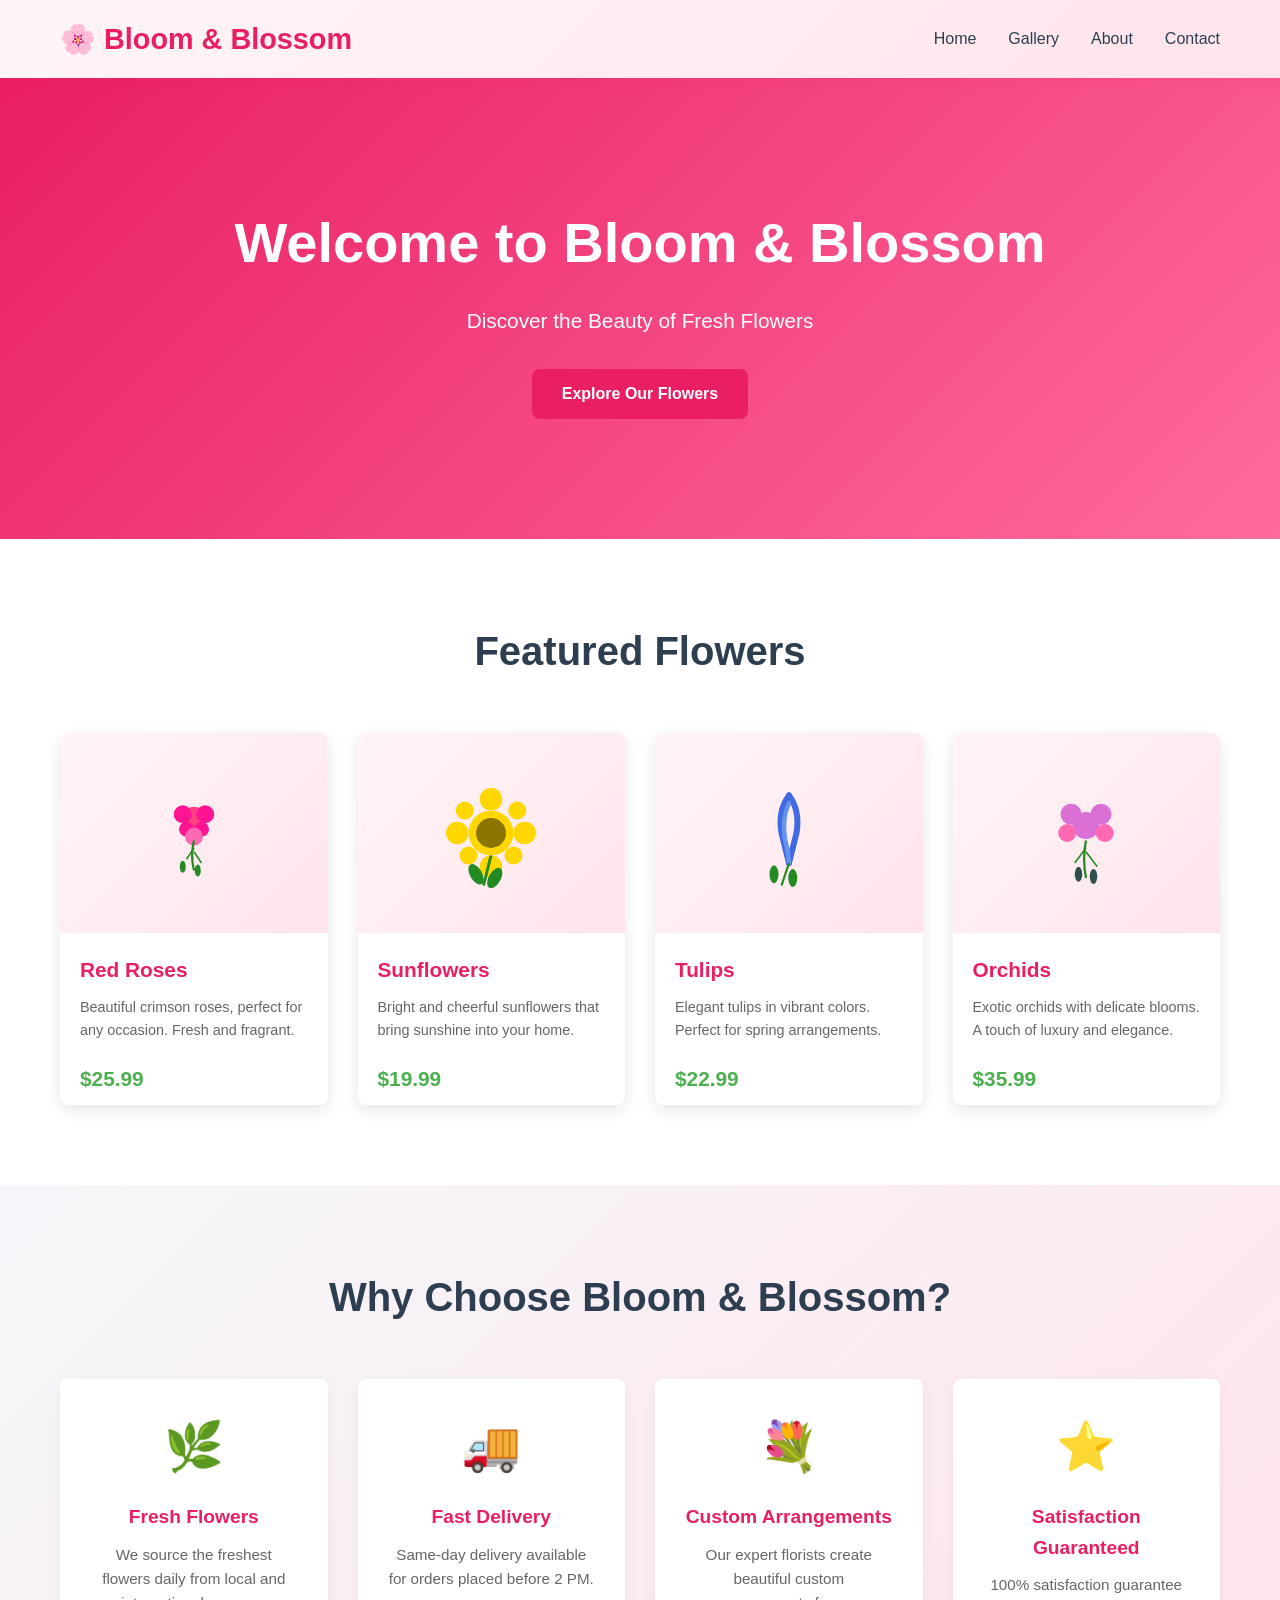
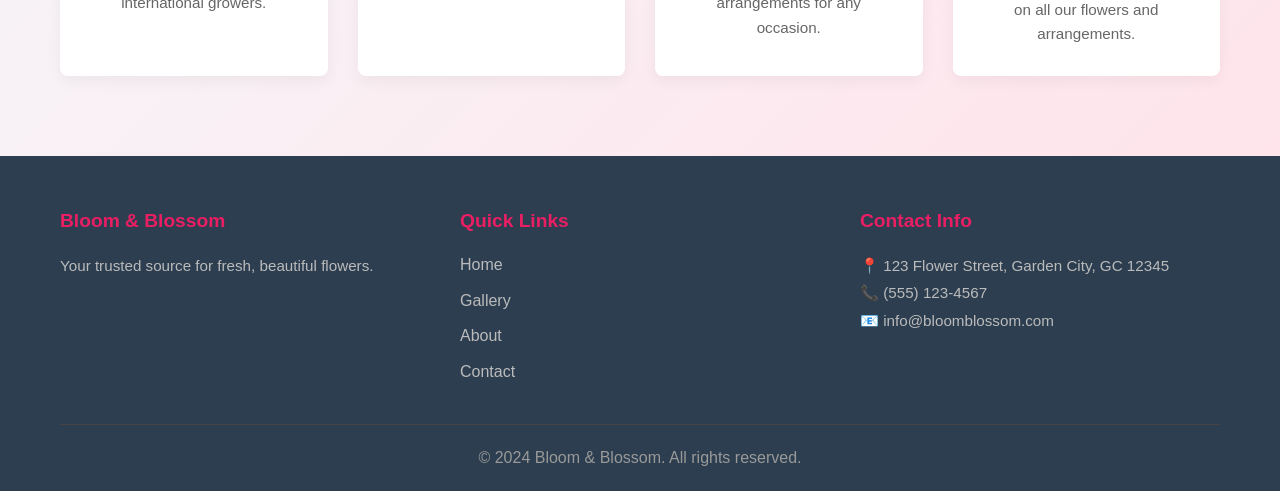
==== index.html @ 718c1ce6 "website building husting file" ====
<!DOCTYPE html>
<html lang="en">
<head>
    <meta charset="UTF-8">
    <meta name="viewport" content="width=device-width, initial-scale=1.0">
    <title>Tolip Flower</title>
    <link rel="stylesheet" href="css/style.css">
</head>
<body>
    <!-- Navigation Bar -->
    <nav class="navbar">
        <div class="container">
            <div class="navbar-brand">
                <h1>🌸 Bloom & Blossom</h1>
            </div>
            <ul class="nav-menu">
                <li><a href="index.html" class="active">Home</a></li>
                <li><a href="gallery.html">Gallery</a></li>
                <li><a href="about.html">About</a></li>
                <li><a href="contact.html">Contact</a></li>
            </ul>
            <div class="hamburger">
                <span></span>
                <span></span>
                <span></span>
            </div>
        </div>
    </nav>

    <!-- Hero Section -->
    <section class="hero">
        <div class="hero-content">
            <h2>Welcome to Bloom & Blossom</h2>
            <p>Discover the Beauty of Fresh Flowers</p>
            <a href="gallery.html" class="btn btn-primary">Explore Our Flowers</a>
        </div>
    </section>

    <!-- Featured Flowers Section -->
    <section class="featured">
        <div class="container">
            <h2>Featured Flowers</h2>
            <div class="flowers-grid">
                <div class="flower-card">
                    <div class="flower-image">
                        <svg viewBox="0 0 200 200" xmlns="http://www.w3.org/2000/svg">
                            <!-- Rose -->
                            <circle cx="100" cy="80" r="15" fill="#ff4081"/>
                            <circle cx="85" cy="75" r="12" fill="#ff1493"/>
                            <circle cx="115" cy="75" r="12" fill="#ff1493"/>
                            <circle cx="90" cy="95" r="10" fill="#ff1493"/>
                            <circle cx="110" cy="95" r="10" fill="#ff1493"/>
                            <circle cx="100" cy="105" r="12" fill="#ff69b4"/>
                            <path d="M 100 110 Q 95 130 100 150" stroke="#228B22" stroke-width="3" fill="none"/>
                            <path d="M 100 120 L 90 135" stroke="#228B22" stroke-width="2" fill="none"/>
                            <path d="M 100 125 L 110 140" stroke="#228B22" stroke-width="2" fill="none"/>
                            <ellipse cx="85" cy="145" rx="4" ry="8" fill="#228B22"/>
                            <ellipse cx="105" cy="150" rx="4" ry="8" fill="#228B22"/>
                        </svg>
                    </div>
                    <h3>Red Roses</h3>
                    <p>Beautiful crimson roses, perfect for any occasion. Fresh and fragrant.</p>
                    <span class="price">$25.99</span>
                </div>
                <div class="flower-card">
                    <div class="flower-image">
                        <svg viewBox="0 0 200 200" xmlns="http://www.w3.org/2000/svg">
                            <!-- Sunflower -->
                            <circle cx="100" cy="100" r="30" fill="#FFD700"/>
                            <circle cx="100" cy="55" r="15" fill="#FFD700"/>
                            <circle cx="145" cy="100" r="15" fill="#FFD700"/>
                            <circle cx="100" cy="145" r="15" fill="#FFD700"/>
                            <circle cx="55" cy="100" r="15" fill="#FFD700"/>
                            <circle cx="135" cy="70" r="12" fill="#FFD700"/>
                            <circle cx="130" cy="130" r="12" fill="#FFD700"/>
                            <circle cx="70" cy="130" r="12" fill="#FFD700"/>
                            <circle cx="65" cy="70" r="12" fill="#FFD700"/>
                            <circle cx="100" cy="100" r="20" fill="#8B7500"/>
                            <path d="M 100 130 Q 95 150 90 170" stroke="#228B22" stroke-width="4" fill="none"/>
                            <ellipse cx="80" cy="155" rx="8" ry="15" fill="#228B22" transform="rotate(-30 80 155)"/>
                            <ellipse cx="105" cy="160" rx="8" ry="15" fill="#228B22" transform="rotate(30 105 160)"/>
                        </svg>
                    </div>
                    <h3>Sunflowers</h3>
                    <p>Bright and cheerful sunflowers that bring sunshine into your home.</p>
                    <span class="price">$19.99</span>
                </div>
                <div class="flower-card">
                    <div class="flower-image">
                        <svg viewBox="0 0 200 200" xmlns="http://www.w3.org/2000/svg">
                            <!-- Tulip -->
                            <path d="M 100 50 Q 85 70 90 100 Q 95 120 100 140" stroke="#4169E1" stroke-width="8" fill="none" stroke-linecap="round"/>
                            <path d="M 100 50 Q 115 70 110 100 Q 105 120 100 140" stroke="#4169E1" stroke-width="8" fill="none" stroke-linecap="round"/>
                            <path d="M 100 60 Q 90 80 95 110 Q 100 130 100 140" stroke="#6495ED" stroke-width="6" fill="none" stroke-linecap="round"/>
                            <path d="M 100 140 Q 95 155 90 170" stroke="#228B22" stroke-width="3" fill="none"/>
                            <ellipse cx="80" cy="155" rx="6" ry="12" fill="#228B22"/>
                            <ellipse cx="105" cy="160" rx="6" ry="12" fill="#228B22"/>
                        </svg>
                    </div>
                    <h3>Tulips</h3>
                    <p>Elegant tulips in vibrant colors. Perfect for spring arrangements.</p>
                    <span class="price">$22.99</span>
                </div>
                <div class="flower-card">
                    <div class="flower-image">
                        <svg viewBox="0 0 200 200" xmlns="http://www.w3.org/2000/svg">
                            <!-- Orchid -->
                            <circle cx="100" cy="90" r="18" fill="#DA70D6"/>
                            <circle cx="80" cy="75" r="14" fill="#DA70D6"/>
                            <circle cx="120" cy="75" r="14" fill="#DA70D6"/>
                            <circle cx="75" cy="100" r="12" fill="#FF69B4"/>
                            <circle cx="125" cy="100" r="12" fill="#FF69B4"/>
                            <path d="M 100 110 Q 95 135 100 160" stroke="#228B22" stroke-width="3" fill="none"/>
                            <path d="M 100 120 L 85 140" stroke="#228B22" stroke-width="2" fill="none"/>
                            <path d="M 100 125 L 115 145" stroke="#228B22" stroke-width="2" fill="none"/>
                            <ellipse cx="90" cy="155" rx="5" ry="10" fill="#2F4F4F"/>
                            <ellipse cx="110" cy="158" rx="5" ry="10" fill="#2F4F4F"/>
                        </svg>
                    </div>
                    <h3>Orchids</h3>
                    <p>Exotic orchids with delicate blooms. A touch of luxury and elegance.</p>
                    <span class="price">$35.99</span>
                </div>
            </div>
        </div>
    </section>

    <!-- Why Choose Us Section -->
    <section class="why-us">
        <div class="container">
            <h2>Why Choose Bloom & Blossom?</h2>
            <div class="features">
                <div class="feature-item">
                    <div class="icon">🌿</div>
                    <h3>Fresh Flowers</h3>
                    <p>We source the freshest flowers daily from local and international growers.</p>
                </div>
                <div class="feature-item">
                    <div class="icon">🚚</div>
                    <h3>Fast Delivery</h3>
                    <p>Same-day delivery available for orders placed before 2 PM.</p>
                </div>
                <div class="feature-item">
                    <div class="icon">💐</div>
                    <h3>Custom Arrangements</h3>
                    <p>Our expert florists create beautiful custom arrangements for any occasion.</p>
                </div>
                <div class="feature-item">
                    <div class="icon">⭐</div>
                    <h3>Satisfaction Guaranteed</h3>
                    <p>100% satisfaction guarantee on all our flowers and arrangements.</p>
                </div>
            </div>
        </div>
    </section>

    <!-- Footer -->
    <footer class="footer">
        <div class="container">
            <div class="footer-content">
                <div class="footer-section">
                    <h4>Bloom & Blossom</h4>
                    <p>Your trusted source for fresh, beautiful flowers.</p>
                </div>
                <div class="footer-section">
                    <h4>Quick Links</h4>
                    <ul>
                        <li><a href="index.html">Home</a></li>
                        <li><a href="gallery.html">Gallery</a></li>
                        <li><a href="about.html">About</a></li>
                        <li><a href="contact.html">Contact</a></li>
                    </ul>
                </div>
                <div class="footer-section">
                    <h4>Contact Info</h4>
                    <p>📍 123 Flower Street, Garden City, GC 12345</p>
                    <p>📞 (555) 123-4567</p>
                    <p>📧 info@bloomblossom.com</p>
                </div>
            </div>
            <div class="footer-bottom">
                <p>&copy; 2024 Bloom & Blossom. All rights reserved.</p>
            </div>
        </div>
    </footer>

    <script src="js/scrip.js"></script>
</body>
</html>
---- css/style.css ----
/* ===========================
   BLOOM & BLOSSOM CSS
   Fresh Flower Shop Styling
   =========================== */

* {
    margin: 0;
    padding: 0;
    box-sizing: border-box;
}

/* Color Variables */
:root {
    --primary-color: #e91e63;
    --secondary-color: #4caf50;
    --dark-color: #2c3e50;
    --light-color: #ecf0f1;
    --accent-color: #ff6b9d;
    --text-color: #333;
    --border-radius: 8px;
    --transition: all 0.3s ease;
}

body {
    font-family: 'Segoe UI', Tahoma, Geneva, Verdana, sans-serif;
    line-height: 1.6;
    color: var(--text-color);
    background-color: #f9f9f9;
}

.container {
    max-width: 1200px;
    margin: 0 auto;
    padding: 0 20px;
}

/* ===========================
   NAVIGATION BAR
   =========================== */
.navbar {
    background: linear-gradient(135deg, #fff5f7, #ffe4eb);
    box-shadow: 0 2px 10px rgba(233, 30, 99, 0.1);
    position: sticky;
    top: 0;
    z-index: 100;
}

.navbar .container {
    display: flex;
    justify-content: space-between;
    align-items: center;
    padding: 1rem 20px;
}

.navbar-brand h1 {
    color: var(--primary-color);
    font-size: 1.8rem;
    font-weight: 700;
}

.nav-menu {
    display: flex;
    list-style: none;
    gap: 2rem;
}

.nav-menu a {
    text-decoration: none;
    color: var(--dark-color);
    font-weight: 500;
    transition: var(--transition);
    position: relative;
}

.nav-menu a:hover,
.nav-menu a.active {
    color: var(--primary-color);
}

.nav-menu a.active::after {
    content: '';
    position: absolute;
    bottom: -5px;
    left: 0;
    width: 100%;
    height: 3px;
    background: var(--primary-color);
    border-radius: 2px;
}

.hamburger {
    display: none;
    flex-direction: column;
    cursor: pointer;
}

.hamburger span {
    width: 25px;
    height: 3px;
    background: var(--primary-color);
    margin: 5px 0;
    border-radius: 3px;
    transition: var(--transition);
}

/* ===========================
   HERO SECTION
   =========================== */
.hero {
    background: linear-gradient(135deg, #e91e63, #ff6b9d);
    color: white;
    padding: 120px 20px;
    text-align: center;
}

.hero-content h2 {
    font-size: 3.5rem;
    margin-bottom: 1rem;
    animation: slideInDown 0.8s ease;
}

.hero-content p {
    font-size: 1.3rem;
    margin-bottom: 2rem;
    animation: slideInUp 0.8s ease;
}

/* ===========================
   BUTTONS
   =========================== */
.btn {
    display: inline-block;
    padding: 12px 30px;
    border: none;
    border-radius: var(--border-radius);
    cursor: pointer;
    font-weight: 600;
    transition: var(--transition);
    text-decoration: none;
    font-size: 1rem;
}

.btn-primary {
    background: var(--primary-color);
    color: white;
}

.btn-primary:hover {
    background: #c2185b;
    transform: translateY(-2px);
    box-shadow: 0 5px 15px rgba(233, 30, 99, 0.3);
}

.btn-small {
    padding: 8px 20px;
    font-size: 0.9rem;
}

/* ===========================
   FEATURED FLOWERS SECTION
   =========================== */
.featured {
    padding: 80px 20px;
    background: white;
}

.featured h2 {
    text-align: center;
    font-size: 2.5rem;
    color: var(--dark-color);
    margin-bottom: 50px;
}

.flowers-grid {
    display: grid;
    grid-template-columns: repeat(auto-fit, minmax(250px, 1fr));
    gap: 30px;
}

.flower-card {
    background: white;
    border-radius: var(--border-radius);
    overflow: hidden;
    box-shadow: 0 5px 15px rgba(0, 0, 0, 0.1);
    transition: var(--transition);
}

.flower-card:hover {
    transform: translateY(-10px);
    box-shadow: 0 15px 30px rgba(233, 30, 99, 0.2);
}

.flower-image {
    width: 100%;
    height: 200px;
    display: flex;
    align-items: center;
    justify-content: center;
    font-size: 80px;
    background: linear-gradient(135deg, #fff5f7, #ffe4eb);
}

.flower-image svg {
    width: 80%;
    height: 80%;
    max-width: 150px;
}

.flower-card h3 {
    padding: 20px 20px 10px;
    color: var(--primary-color);
    font-size: 1.3rem;
}

.flower-card p {
    padding: 0 20px;
    color: #666;
    font-size: 0.9rem;
}

.price {
    display: block;
    padding: 20px 20px 10px;
    color: var(--secondary-color);
    font-size: 1.3rem;
    font-weight: 700;
}

/* ===========================
   WHY US SECTION
   =========================== */
.why-us {
    padding: 80px 20px;
    background: linear-gradient(135deg, #f5f7fa, #ffe4eb);
}

.why-us h2 {
    text-align: center;
    font-size: 2.5rem;
    color: var(--dark-color);
    margin-bottom: 50px;
}

.features {
    display: grid;
    grid-template-columns: repeat(auto-fit, minmax(250px, 1fr));
    gap: 30px;
}

.feature-item {
    text-align: center;
    padding: 30px;
    background: white;
    border-radius: var(--border-radius);
    box-shadow: 0 5px 15px rgba(0, 0, 0, 0.05);
}

.feature-item .icon {
    font-size: 3rem;
    margin-bottom: 1rem;
}

.feature-item h3 {
    color: var(--primary-color);
    margin-bottom: 10px;
    font-size: 1.2rem;
}

.feature-item p {
    color: #666;
    font-size: 0.95rem;
}

/* ===========================
   PAGE HEADER
   =========================== */
.page-header {
    background: linear-gradient(135deg, #e91e63, #ff6b9d);
    color: white;
    padding: 80px 20px;
    text-align: center;
}

.page-header h1 {
    font-size: 2.5rem;
    margin-bottom: 10px;
}

.page-header p {
    font-size: 1.2rem;
    opacity: 0.9;
}

/* ===========================
   GALLERY SECTION
   =========================== */
.gallery-section {
    padding: 60px 20px;
    background: white;
}

.gallery-grid {
    display: grid;
    grid-template-columns: repeat(auto-fit, minmax(280px, 1fr));
    gap: 30px;
}

.gallery-item {
    background: white;
    border-radius: var(--border-radius);
    overflow: hidden;
    box-shadow: 0 5px 15px rgba(0, 0, 0, 0.1);
    transition: var(--transition);
}

.gallery-item:hover {
    transform: translateY(-8px);
    box-shadow: 0 15px 30px rgba(233, 30, 99, 0.2);
}

.gallery-image {
    width: 100%;
    height: 220px;
    display: flex;
    align-items: center;
    justify-content: center;
    font-size: 100px;
    background: linear-gradient(135deg, #fff5f7, #ffe4eb);
}

.gallery-image svg {
    width: 85%;
    height: 85%;
    max-width: 170px;
}

.flower-emoji {
    animation: float 3s ease-in-out infinite;
}

.gallery-info {
    padding: 20px;
}

.gallery-info h3 {
    color: var(--primary-color);
    margin-bottom: 10px;
}

.gallery-info p {
    color: #666;
    margin-bottom: 15px;
    font-size: 0.95rem;
}

.gallery-info .price {
    padding: 0;
    display: inline-block;
    margin-right: 15px;
}

/* ===========================
   ABOUT SECTION
   =========================== */
.about-content {
    padding: 60px 20px;
    background: white;
}

.about-section {
    margin-bottom: 50px;
}

.about-section h2 {
    color: var(--primary-color);
    font-size: 2rem;
    margin-bottom: 20px;
    border-bottom: 3px solid var(--primary-color);
    padding-bottom: 10px;
}

.about-section p {
    color: #555;
    font-size: 1.05rem;
    line-height: 1.8;
    margin-bottom: 15px;
}

.values-grid {
    display: grid;
    grid-template-columns: repeat(auto-fit, minmax(250px, 1fr));
    gap: 25px;
    margin-top: 30px;
}

.value-item {
    padding: 25px;
    background: linear-gradient(135deg, #fff5f7, #ffe4eb);
    border-radius: var(--border-radius);
    text-align: center;
}

.value-item h3 {
    color: var(--primary-color);
    font-size: 1.3rem;
    margin-bottom: 10px;
}

.value-item p {
    color: #555;
    font-size: 0.95rem;
}

.features-list {
    list-style: none;
    display: grid;
    grid-template-columns: repeat(auto-fit, minmax(200px, 1fr));
    gap: 15px;
    margin-top: 20px;
}

.features-list li {
    padding: 12px 20px;
    background: linear-gradient(135deg, #e91e63, #ff6b9d);
    color: white;
    border-radius: var(--border-radius);
    font-weight: 500;
}

/* ===========================
   CONTACT SECTION
   =========================== */
.contact-section {
    padding: 60px 20px;
    background: white;
}

.contact-content {
    display: grid;
    grid-template-columns: 1fr 1fr;
    gap: 40px;
    margin-bottom: 60px;
}

.contact-form h2,
.contact-info h2 {
    color: var(--primary-color);
    font-size: 1.8rem;
    margin-bottom: 30px;
}

.form-group {
    margin-bottom: 20px;
}

.form-group label {
    display: block;
    margin-bottom: 8px;
    color: var(--dark-color);
    font-weight: 600;
}

.form-group input,
.form-group textarea {
    width: 100%;
    padding: 12px;
    border: 2px solid #ddd;
    border-radius: var(--border-radius);
    font-family: inherit;
    font-size: 1rem;
    transition: var(--transition);
}

.form-group input:focus,
.form-group textarea:focus {
    outline: none;
    border-color: var(--primary-color);
    box-shadow: 0 0 10px rgba(233, 30, 99, 0.2);
}

.info-item {
    margin-bottom: 30px;
}

.info-item h3 {
    color: var(--primary-color);
    margin-bottom: 10px;
    font-size: 1.1rem;
}

.info-item p {
    color: #555;
    line-height: 1.8;
}

.info-item a {
    color: var(--primary-color);
    text-decoration: none;
    font-weight: 600;
    transition: var(--transition);
}

.info-item a:hover {
    color: var(--secondary-color);
}

.social-links {
    margin-top: 30px;
    padding-top: 30px;
    border-top: 2px solid #ddd;
}

.social-icons {
    display: flex;
    gap: 15px;
    margin-top: 15px;
}

.social-icon {
    display: inline-block;
    padding: 10px 20px;
    background: var(--primary-color);
    color: white;
    border-radius: var(--border-radius);
    text-decoration: none;
    font-size: 0.9rem;
    transition: var(--transition);
}

.social-icon:hover {
    background: var(--secondary-color);
    transform: translateY(-3px);
}

.map-section {
    margin-top: 60px;
    padding-top: 60px;
    border-top: 2px solid #ddd;
}

.map-section h2 {
    color: var(--primary-color);
    font-size: 1.8rem;
    margin-bottom: 30px;
}

.map-container {
    border-radius: var(--border-radius);
    overflow: hidden;
    box-shadow: 0 5px 15px rgba(0, 0, 0, 0.1);
}

/* ===========================
   CALL TO ACTION SECTION
   =========================== */
.cta-section {
    background: linear-gradient(135deg, #e91e63, #ff6b9d);
    color: white;
    padding: 80px 20px;
    text-align: center;
}

.cta-section h2 {
    font-size: 2.5rem;
    margin-bottom: 20px;
}

.cta-section p {
    font-size: 1.1rem;
    margin-bottom: 30px;
}

/* ===========================
   FOOTER
   =========================== */
.footer {
    background: var(--dark-color);
    color: #ecf0f1;
    padding: 50px 20px 20px;
}

.footer-content {
    display: grid;
    grid-template-columns: repeat(auto-fit, minmax(250px, 1fr));
    gap: 40px;
    margin-bottom: 30px;
}

.footer-section h4 {
    color: var(--primary-color);
    margin-bottom: 15px;
    font-size: 1.2rem;
}

.footer-section p {
    color: #bbb;
    line-height: 1.8;
    font-size: 0.95rem;
}

.footer-section ul {
    list-style: none;
}

.footer-section ul li {
    margin-bottom: 10px;
}

.footer-section ul li a {
    color: #bbb;
    text-decoration: none;
    transition: var(--transition);
}

.footer-section ul li a:hover {
    color: var(--primary-color);
}

.footer-bottom {
    text-align: center;
    padding-top: 20px;
    border-top: 1px solid #444;
    color: #999;
}

/* ===========================
   ANIMATIONS
   =========================== */
@keyframes slideInDown {
    from {
        opacity: 0;
        transform: translateY(-30px);
    }
    to {
        opacity: 1;
        transform: translateY(0);
    }
}

@keyframes slideInUp {
    from {
        opacity: 0;
        transform: translateY(30px);
    }
    to {
        opacity: 1;
        transform: translateY(0);
    }
}

@keyframes float {
    0%, 100% {
        transform: translateY(0px);
    }
    50% {
        transform: translateY(-20px);
    }
}

/* ===========================
   RESPONSIVE DESIGN
   =========================== */
@media (max-width: 768px) {
    .navbar .container {
        flex-direction: column;
        gap: 20px;
    }

    .nav-menu {
        display: none;
        position: absolute;
        top: 100%;
        left: 0;
        right: 0;
        flex-direction: column;
        background: white;
        padding: 20px;
        box-shadow: 0 5px 15px rgba(0, 0, 0, 0.1);
        gap: 0;
    }

    .nav-menu.active {
        display: flex;
    }

    .nav-menu li {
        border-bottom: 1px solid #ddd;
        padding: 10px 0;
    }

    .hamburger {
        display: flex;
    }

    .hero-content h2 {
        font-size: 2rem;
    }

    .hero-content p {
        font-size: 1rem;
    }

    .featured h2,
    .why-us h2 {
        font-size: 1.8rem;
    }

    .contact-content {
        grid-template-columns: 1fr;
    }

    .page-header h1 {
        font-size: 1.8rem;
    }

    .cta-section h2 {
        font-size: 1.8rem;
    }

    .flowers-grid,
    .features,
    .gallery-grid,
    .values-grid {
        grid-template-columns: 1fr;
    }
}

@media (max-width: 480px) {
    .container {
        padding: 0 15px;
    }

    .navbar-brand h1 {
        font-size: 1.3rem;
    }

    .hero-content h2 {
        font-size: 1.5rem;
    }

    .featured h2,
    .why-us h2,
    .page-header h1,
    .cta-section h2 {
        font-size: 1.5rem;
    }

    .about-section h2 {
        font-size: 1.3rem;
    }

    .btn {
        padding: 10px 20px;
        font-size: 0.9rem;
    }

    .features-list {
        grid-template-columns: 1fr;
    }

    .footer-content {
        gap: 20px;
    }
}
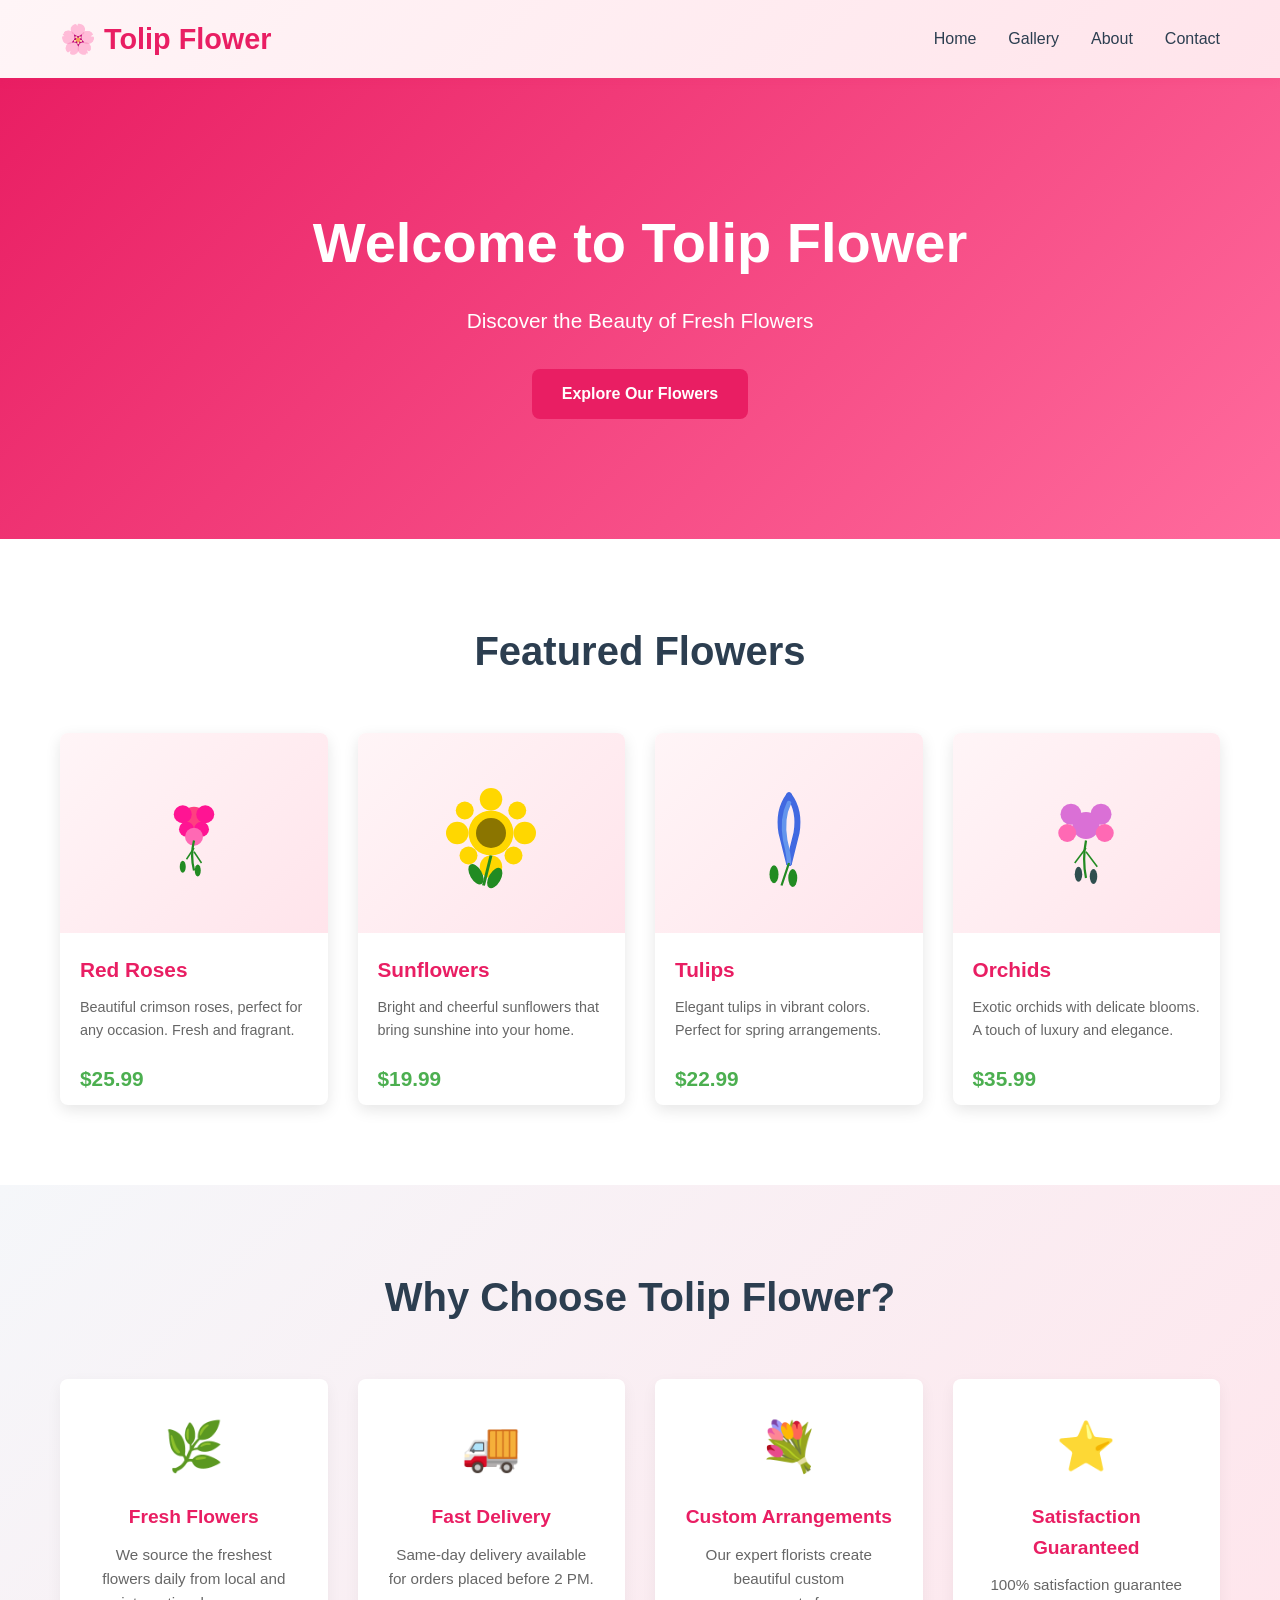
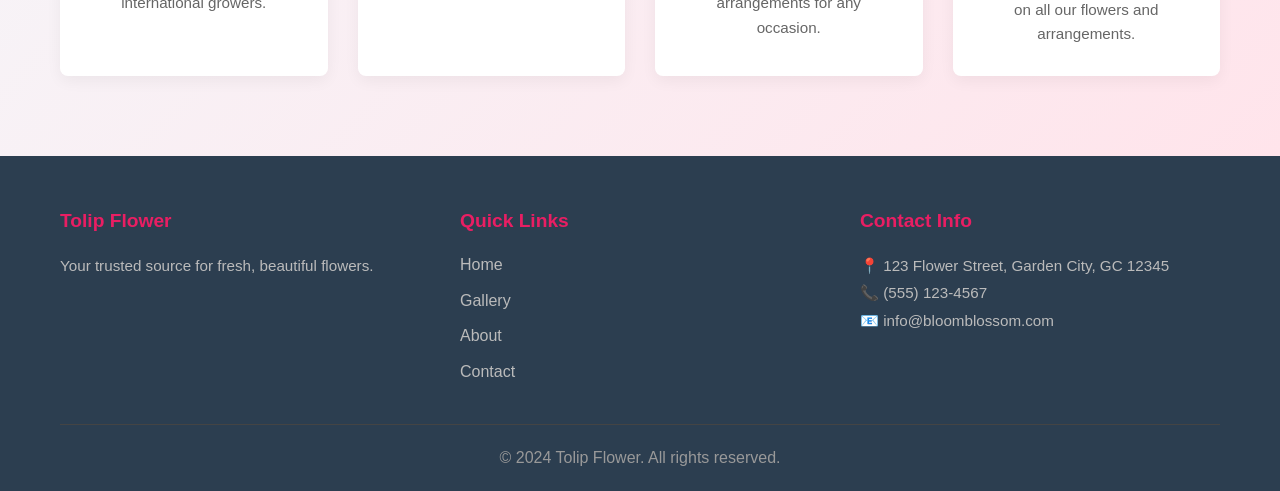
==== commit 5af80b7f: "website building husting" ====
--- a/index.html
+++ b/index.html
@@ -2,7 +2,21 @@
 <html lang="en">
 <head>
     <meta charset="UTF-8">
+    <meta name="google-site-verification" content="cQ9_ajXdvUMi4q4GwYL_ICgODmetVGEJYFnxuA17yJI" />
     <meta name="viewport" content="width=device-width, initial-scale=1.0">
+    <meta name="description" content="Tolip Flower - Fresh flower shop offering beautiful roses, sunflowers, tulips, orchids and more. Same-day delivery available. Premium quality flowers for any occasion.">
+    <meta name="keywords" content="fresh flowers, flower shop, roses, bouquet, tulips, sunflowers, orchids, flower delivery, online flowers">
+    <meta name="author" content="Tolip Flower">
+    <meta name="robots" content="index, follow">
+    <meta property="og:title" content="Tolip Flower - Fresh Flowers Shop">
+    <meta property="og:description" content="Discover beautiful fresh flowers for any occasion. Same-day delivery available.">
+    <meta property="og:type" content="website">
+    <meta property="og:url" content="https://tolipflower.vercel.app/">
+    <meta name="twitter:card" content="summary_large_image">
+    <meta name="twitter:title" content="Tolip Flower - Fresh Flowers Shop">
+    <meta name="twitter:description" content="Premium fresh flowers and arrangements delivered same-day.">
+    <link rel="canonical" href="https://tolipflower.vercel.app/">
+    <link rel="sitemap" type="application/xml" href="/sitemap.xml">
     <title>Tolip Flower</title>
     <link rel="stylesheet" href="css/style.css">
 </head>
@@ -11,7 +25,7 @@
     <nav class="navbar">
         <div class="container">
             <div class="navbar-brand">
-                <h1>🌸 Bloom & Blossom</h1>
+                <h1>🌸 Tolip Flower</h1>
             </div>
             <ul class="nav-menu">
                 <li><a href="index.html" class="active">Home</a></li>
@@ -30,7 +44,7 @@
     <!-- Hero Section -->
     <section class="hero">
         <div class="hero-content">
-            <h2>Welcome to Bloom & Blossom</h2>
+            <h2>Welcome to Tolip Flower</h2>
             <p>Discover the Beauty of Fresh Flowers</p>
             <a href="gallery.html" class="btn btn-primary">Explore Our Flowers</a>
         </div>
@@ -128,7 +142,7 @@
     <!-- Why Choose Us Section -->
     <section class="why-us">
         <div class="container">
-            <h2>Why Choose Bloom & Blossom?</h2>
+            <h2>Why Choose Tolip Flower?</h2>
             <div class="features">
                 <div class="feature-item">
                     <div class="icon">🌿</div>
@@ -159,7 +173,7 @@
         <div class="container">
             <div class="footer-content">
                 <div class="footer-section">
-                    <h4>Bloom & Blossom</h4>
+                    <h4>Tolip Flower</h4>
                     <p>Your trusted source for fresh, beautiful flowers.</p>
                 </div>
                 <div class="footer-section">
@@ -179,7 +193,7 @@
                 </div>
             </div>
             <div class="footer-bottom">
-                <p>&copy; 2024 Bloom & Blossom. All rights reserved.</p>
+                <p>&copy; 2024 Tolip Flower. All rights reserved.</p>
             </div>
         </div>
     </footer>
